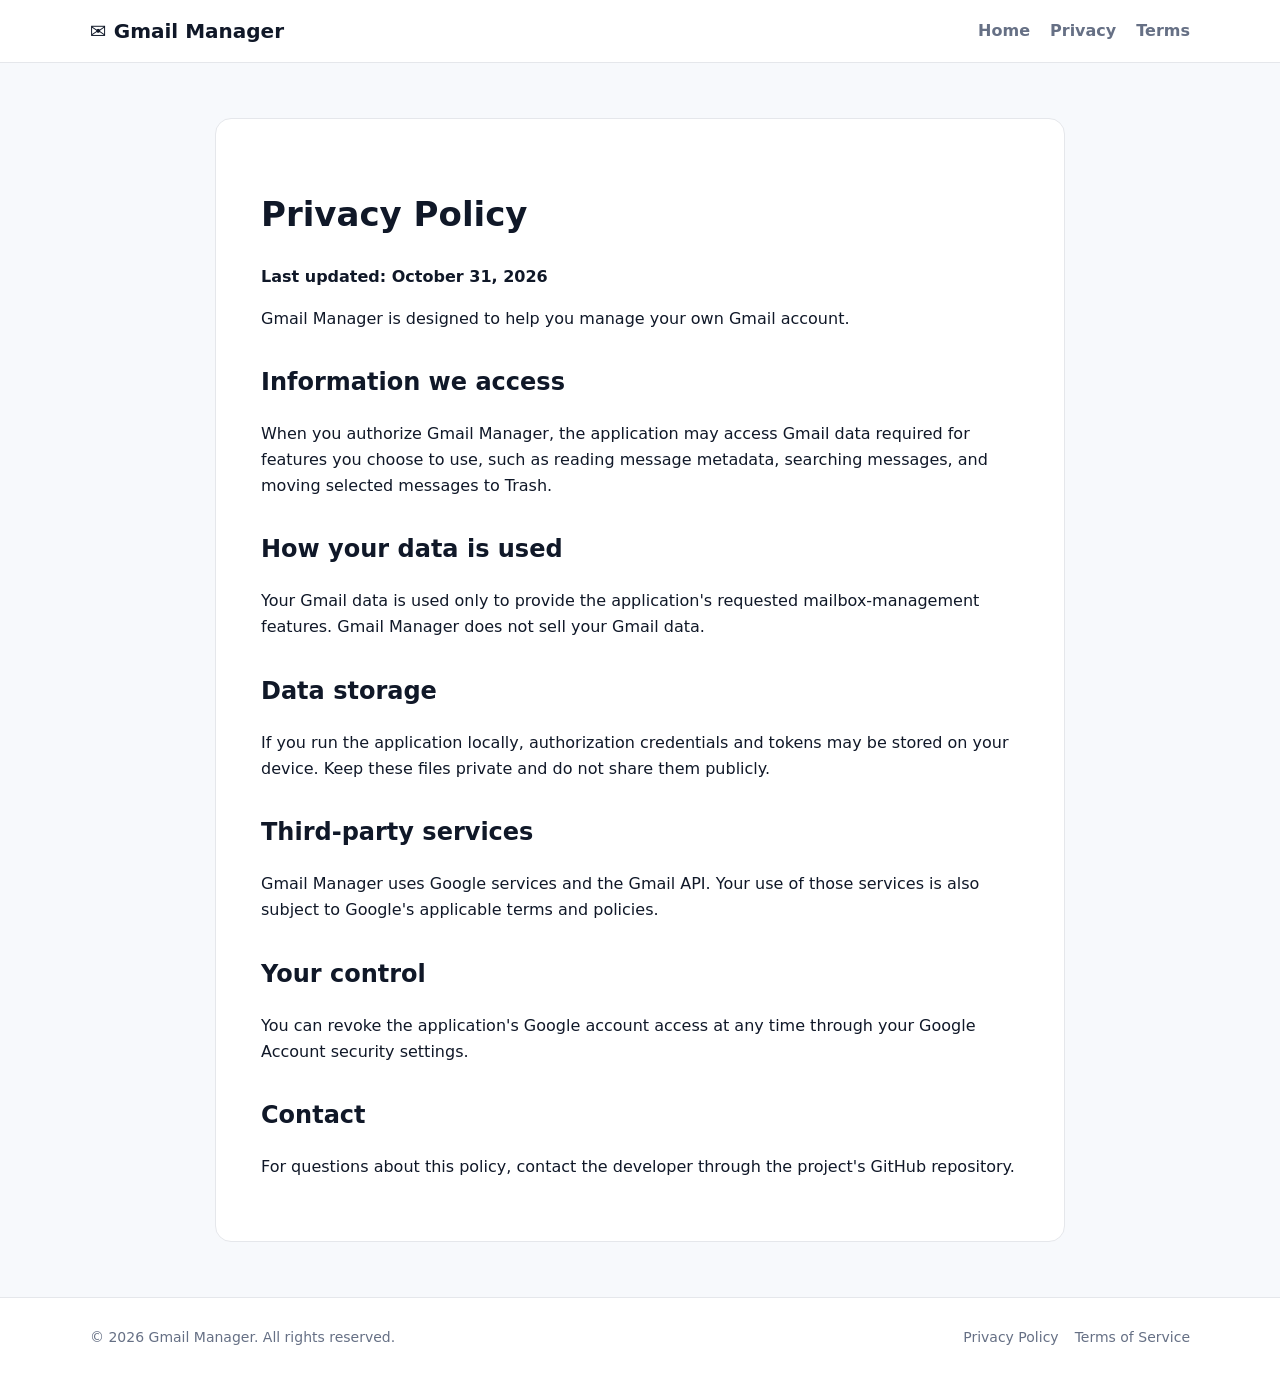
==== privacy.html @ 33979002 "added site file" ====
<!doctype html><html lang="en"><head><meta charset="utf-8"><meta name="viewport" content="width=device-width,initial-scale=1"><title>Privacy Policy | Gmail Manager</title><link rel="stylesheet" href="style.css"></head><body><nav class="nav"><div class="container navin">
<a class="brand" href="index.html">✉ Gmail Manager</a>
<div class="links"><a href="index.html">Home</a><a href="privacy.html">Privacy</a><a href="terms.html">Terms</a></div>
</div></nav><main class="container page">
<h1>Privacy Policy</h1><p><strong>Last updated: October 31, 2026</strong></p>
<p>Gmail Manager is designed to help you manage your own Gmail account.</p>
<h2>Information we access</h2><p>When you authorize Gmail Manager, the application may access Gmail data required for features you choose to use, such as reading message metadata, searching messages, and moving selected messages to Trash.</p>
<h2>How your data is used</h2><p>Your Gmail data is used only to provide the application's requested mailbox-management features. Gmail Manager does not sell your Gmail data.</p>
<h2>Data storage</h2><p>If you run the application locally, authorization credentials and tokens may be stored on your device. Keep these files private and do not share them publicly.</p>
<h2>Third-party services</h2><p>Gmail Manager uses Google services and the Gmail API. Your use of those services is also subject to Google's applicable terms and policies.</p>
<h2>Your control</h2><p>You can revoke the application's Google account access at any time through your Google Account security settings.</p>
<h2>Contact</h2><p>For questions about this policy, contact the developer through the project's GitHub repository.</p>
</main><footer class="footer"><div class="container footerin"><span>© 2026 Gmail Manager. All rights reserved.</span><span><a href="privacy.html">Privacy Policy</a><a href="terms.html">Terms of Service</a></span></div></footer></body></html>
---- style.css ----
:root{--blue:#2563eb;--dark:#101828;--muted:#667085;--bg:#f7f9fc;--card:#fff;--border:#e5e7eb}
*{box-sizing:border-box} body{margin:0;font-family:Inter,system-ui,-apple-system,Segoe UI,Roboto,Arial,sans-serif;color:var(--dark);background:var(--bg);line-height:1.6}
.container{width:min(1100px,92%);margin:auto}.nav{background:#fff;border-bottom:1px solid var(--border);position:sticky;top:0;z-index:2}.navin{display:flex;align-items:center;justify-content:space-between;padding:15px 0}.brand{font-weight:800;font-size:20px;text-decoration:none;color:var(--dark)}.links a{margin-left:20px;text-decoration:none;color:var(--muted);font-weight:600}.btn{display:inline-block;background:var(--blue);color:#fff;padding:12px 20px;border-radius:10px;text-decoration:none;font-weight:700;box-shadow:0 6px 18px #2563eb33}.hero{padding:90px 0 70px;text-align:center;background:linear-gradient(135deg,#eff6ff,#fff)}.hero h1{font-size:clamp(36px,6vw,64px);line-height:1.05;margin:0 0 20px}.hero p{max-width:680px;margin:0 auto 30px;color:var(--muted);font-size:18px}.badge{display:inline-block;background:#eaf2ff;color:#1d4ed8;padding:7px 12px;border-radius:99px;font-weight:700;margin-bottom:18px}.features{padding:65px 0}.features h2,.page h1{text-align:center;font-size:34px}.grid{display:grid;grid-template-columns:repeat(3,1fr);gap:20px}.card{background:var(--card);border:1px solid var(--border);border-radius:16px;padding:24px;box-shadow:0 8px 30px #1018280a}.card h3{margin-top:0}.card p{color:var(--muted)}.cta{padding:65px 0;text-align:center}.ctaBox{background:#101828;color:#fff;padding:45px;border-radius:20px}.ctaBox p{color:#d0d5dd}.footer{padding:28px 0;background:#fff;border-top:1px solid var(--border);color:var(--muted);font-size:14px}.footerin{display:flex;justify-content:space-between;gap:20px}.footer a{color:var(--muted);margin-left:16px;text-decoration:none}.page{max-width:850px;margin:55px auto;background:#fff;border:1px solid var(--border);border-radius:16px;padding:45px}.page h1{text-align:left}.page h2{margin-top:32px}@media(max-width:700px){.links{display:none}.grid{grid-template-columns:1fr}.footerin{display:block}.footer a{margin:0 12px 0 0}.page{margin:25px auto;padding:25px}}
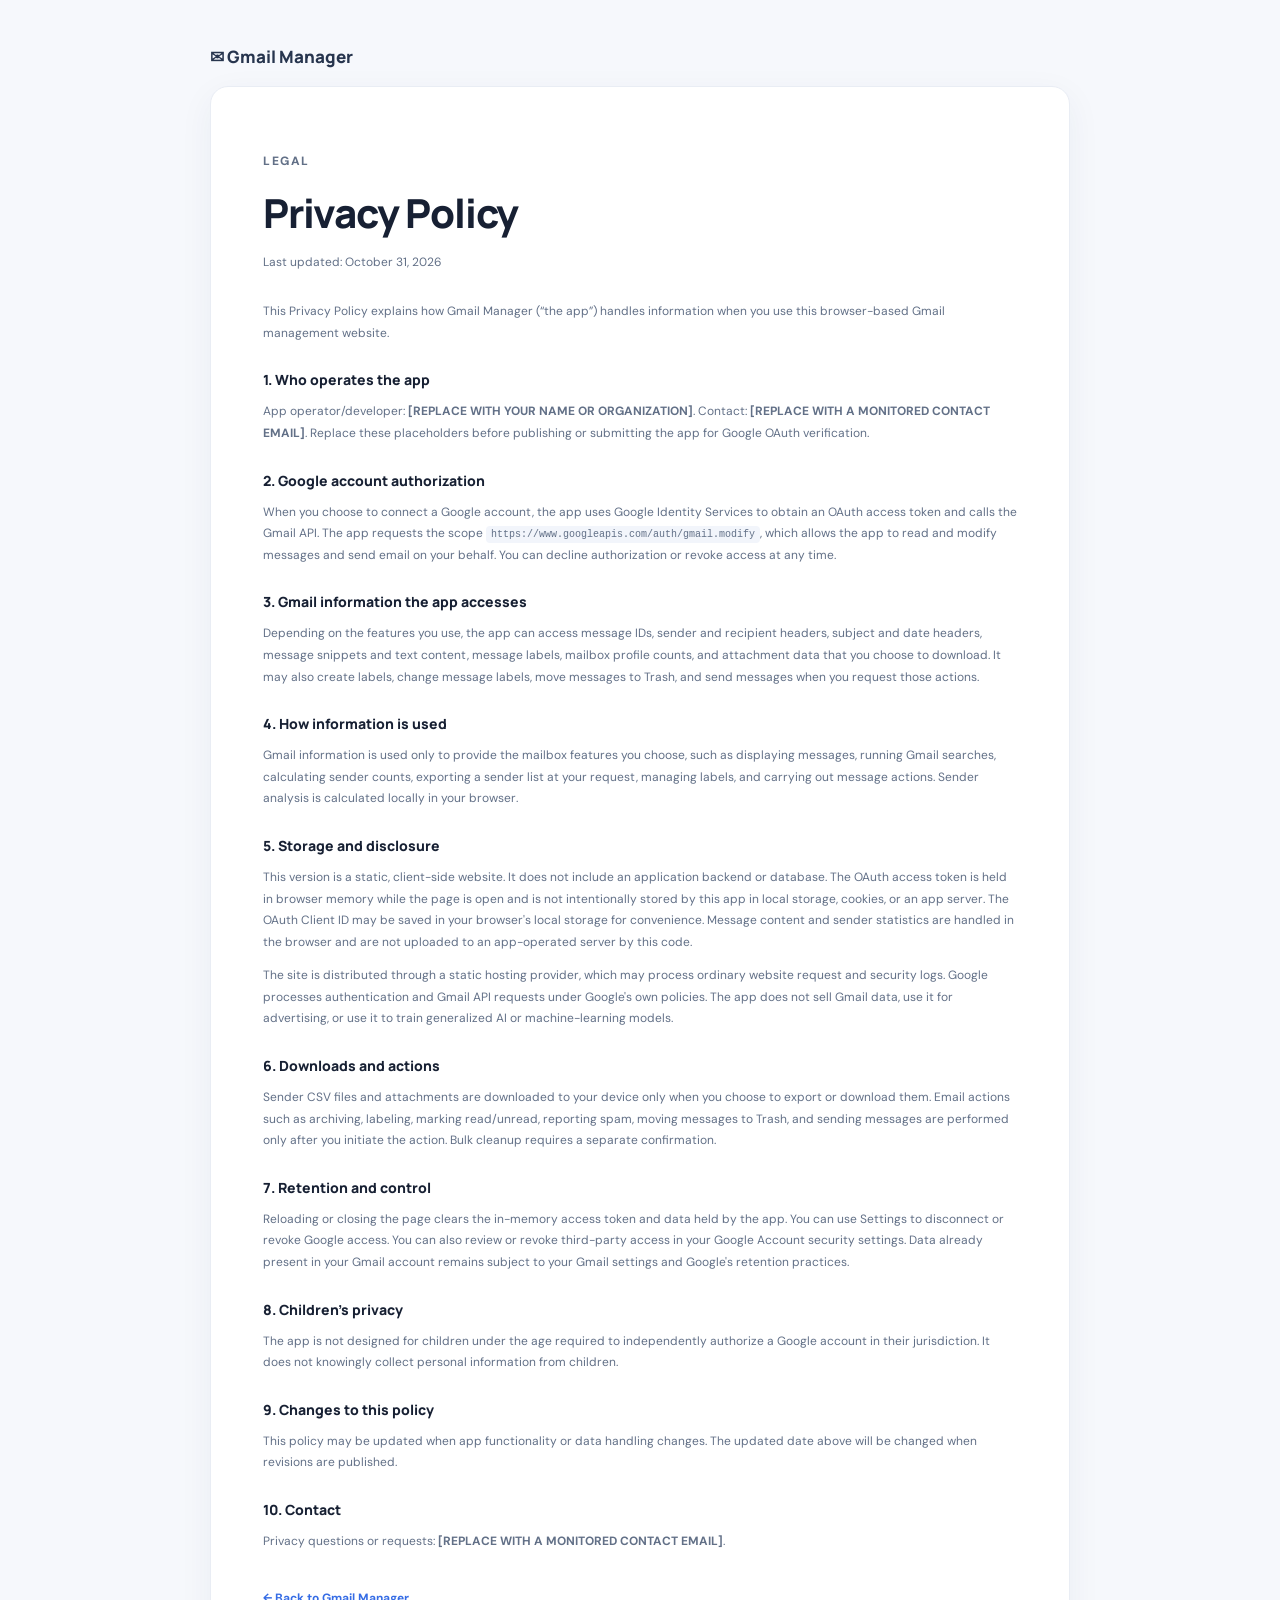
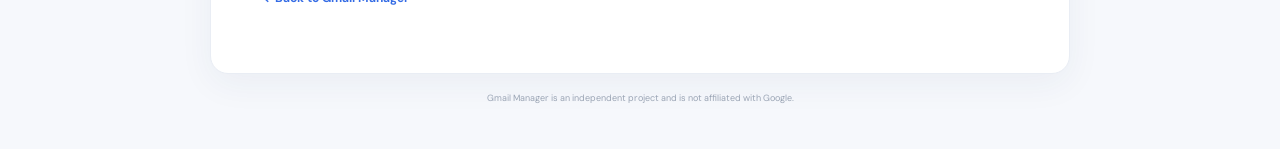
==== commit 3f5d4c78: "integrated on site feature" ====
--- a/privacy.html
+++ b/privacy.html
@@ -1,13 +1,35 @@
-<!doctype html><html lang="en"><head><meta charset="utf-8"><meta name="viewport" content="width=device-width,initial-scale=1"><title>Privacy Policy | Gmail Manager</title><link rel="stylesheet" href="style.css"></head><body><nav class="nav"><div class="container navin">
-<a class="brand" href="index.html">✉ Gmail Manager</a>
-<div class="links"><a href="index.html">Home</a><a href="privacy.html">Privacy</a><a href="terms.html">Terms</a></div>
-</div></nav><main class="container page">
-<h1>Privacy Policy</h1><p><strong>Last updated: October 31, 2026</strong></p>
-<p>Gmail Manager is designed to help you manage your own Gmail account.</p>
-<h2>Information we access</h2><p>When you authorize Gmail Manager, the application may access Gmail data required for features you choose to use, such as reading message metadata, searching messages, and moving selected messages to Trash.</p>
-<h2>How your data is used</h2><p>Your Gmail data is used only to provide the application's requested mailbox-management features. Gmail Manager does not sell your Gmail data.</p>
-<h2>Data storage</h2><p>If you run the application locally, authorization credentials and tokens may be stored on your device. Keep these files private and do not share them publicly.</p>
-<h2>Third-party services</h2><p>Gmail Manager uses Google services and the Gmail API. Your use of those services is also subject to Google's applicable terms and policies.</p>
-<h2>Your control</h2><p>You can revoke the application's Google account access at any time through your Google Account security settings.</p>
-<h2>Contact</h2><p>For questions about this policy, contact the developer through the project's GitHub repository.</p>
-</main><footer class="footer"><div class="container footerin"><span>© 2026 Gmail Manager. All rights reserved.</span><span><a href="privacy.html">Privacy Policy</a><a href="terms.html">Terms of Service</a></span></div></footer></body></html>+<!doctype html>
+<html lang="en">
+<head><meta charset="utf-8"><meta name="viewport" content="width=device-width,initial-scale=1"><meta name="description" content="Privacy policy for Gmail Manager."><title>Privacy Policy · Gmail Manager</title><link rel="icon" href="favicon.svg"><link rel="stylesheet" href="styles.css"></head>
+<body>
+  <main class="policy-wrap">
+    <a class="policy-brand" href="index.html">✉ Gmail Manager</a>
+    <article class="policy-card">
+      <p class="policy-kicker">LEGAL</p><h1>Privacy Policy</h1><p class="policy-date">Last updated: October 31, 2026</p>
+      <p>This Privacy Policy explains how Gmail Manager (“the app”) handles information when you use this browser-based Gmail management website.</p>
+      <h2>1. Who operates the app</h2>
+      <p>App operator/developer: <strong>[REPLACE WITH YOUR NAME OR ORGANIZATION]</strong>. Contact: <strong>[REPLACE WITH A MONITORED CONTACT EMAIL]</strong>. Replace these placeholders before publishing or submitting the app for Google OAuth verification.</p>
+      <h2>2. Google account authorization</h2>
+      <p>When you choose to connect a Google account, the app uses Google Identity Services to obtain an OAuth access token and calls the Gmail API. The app requests the scope <code>https://www.googleapis.com/auth/gmail.modify</code>, which allows the app to read and modify messages and send email on your behalf. You can decline authorization or revoke access at any time.</p>
+      <h2>3. Gmail information the app accesses</h2>
+      <p>Depending on the features you use, the app can access message IDs, sender and recipient headers, subject and date headers, message snippets and text content, message labels, mailbox profile counts, and attachment data that you choose to download. It may also create labels, change message labels, move messages to Trash, and send messages when you request those actions.</p>
+      <h2>4. How information is used</h2>
+      <p>Gmail information is used only to provide the mailbox features you choose, such as displaying messages, running Gmail searches, calculating sender counts, exporting a sender list at your request, managing labels, and carrying out message actions. Sender analysis is calculated locally in your browser.</p>
+      <h2>5. Storage and disclosure</h2>
+      <p>This version is a static, client-side website. It does not include an application backend or database. The OAuth access token is held in browser memory while the page is open and is not intentionally stored by this app in local storage, cookies, or an app server. The OAuth Client ID may be saved in your browser's local storage for convenience. Message content and sender statistics are handled in the browser and are not uploaded to an app-operated server by this code.</p>
+      <p>The site is distributed through a static hosting provider, which may process ordinary website request and security logs. Google processes authentication and Gmail API requests under Google's own policies. The app does not sell Gmail data, use it for advertising, or use it to train generalized AI or machine-learning models.</p>
+      <h2>6. Downloads and actions</h2>
+      <p>Sender CSV files and attachments are downloaded to your device only when you choose to export or download them. Email actions such as archiving, labeling, marking read/unread, reporting spam, moving messages to Trash, and sending messages are performed only after you initiate the action. Bulk cleanup requires a separate confirmation.</p>
+      <h2>7. Retention and control</h2>
+      <p>Reloading or closing the page clears the in-memory access token and data held by the app. You can use Settings to disconnect or revoke Google access. You can also review or revoke third-party access in your Google Account security settings. Data already present in your Gmail account remains subject to your Gmail settings and Google's retention practices.</p>
+      <h2>8. Children's privacy</h2>
+      <p>The app is not designed for children under the age required to independently authorize a Google account in their jurisdiction. It does not knowingly collect personal information from children.</p>
+      <h2>9. Changes to this policy</h2>
+      <p>This policy may be updated when app functionality or data handling changes. The updated date above will be changed when revisions are published.</p>
+      <h2>10. Contact</h2>
+      <p>Privacy questions or requests: <strong>[REPLACE WITH A MONITORED CONTACT EMAIL]</strong>.</p>
+      <p class="policy-back"><a href="index.html">← Back to Gmail Manager</a></p>
+    </article>
+    <p class="policy-footer">Gmail Manager is an independent project and is not affiliated with Google.</p>
+  </main>
+</body></html>
--- a/styles.css
+++ b/styles.css
@@ -0,0 +1,10 @@
+@import url('https://fonts.googleapis.com/css2?family=DM+Sans:wght@400;500;600;700&family=Manrope:wght@400;500;600;700;800&display=swap');
+:root{--bg:#f6f8fc;--surface:#fff;--surface-2:#fbfcff;--ink:#172033;--muted:#798398;--line:#e9edf4;--blue:#356ce5;--blue-dark:#2456c9;--blue-soft:#edf3ff;--red:#dc5353;--green:#26966a;--shadow:0 10px 35px rgba(36,57,95,.055);--radius:17px}
+*{box-sizing:border-box}html,body{margin:0;min-height:100%;font-family:'DM Sans',system-ui,-apple-system,Segoe UI,sans-serif;color:var(--ink);background:var(--bg)}button,input,select,textarea{font:inherit}button{cursor:pointer}button:disabled{opacity:.45;cursor:not-allowed}a{color:inherit}.app-shell{min-height:100vh}.sidebar{position:fixed;inset:0 auto 0 0;width:260px;background:#fff;border-right:1px solid var(--line);padding:25px 17px 17px;display:flex;flex-direction:column;z-index:5}.brand{display:flex;align-items:center;gap:10px;text-decoration:none;color:#202b42;font:800 19px Manrope,sans-serif;padding:0 8px 24px;letter-spacing:-.7px}.brand-mark{width:39px;height:39px;display:grid;place-items:center}.brand-mark svg{width:39px;height:39px}.brand-light{font-weight:500;color:#6f7b91;margin-left:4px}.account-card{display:flex;align-items:center;gap:10px;padding:11px 10px;background:#f8faff;border:1px solid #edf1f8;border-radius:13px;margin-bottom:19px;min-width:0}.avatar{width:37px;height:37px;border-radius:50%;background:#e5edff;color:#315fca;display:grid;place-items:center;font-weight:700;flex:none}.account-copy{display:flex;flex-direction:column;min-width:0;flex:1}.account-copy strong{font-size:12px;overflow:hidden;text-overflow:ellipsis;white-space:nowrap}.account-copy small{font-size:10px;color:var(--muted);overflow:hidden;text-overflow:ellipsis;white-space:nowrap;margin-top:3px}.connection-dot{width:8px;height:8px;background:#c8cfdb;border-radius:50%;flex:none}.connection-dot.connected{background:#27b47c;box-shadow:0 0 0 4px #27b47c1b}.compose-button{border:0;border-radius:11px;background:var(--blue);color:#fff;font-weight:700;padding:13px 16px;text-align:left;box-shadow:0 7px 16px #356ce52a;margin-bottom:25px}.compose-button span{font-size:20px;margin-right:10px;vertical-align:-1px}.nav-label{font-size:9px;font-weight:800;letter-spacing:1.35px;color:#a0a9b9;padding:0 11px;margin-bottom:9px}.side-nav{display:flex;flex-direction:column;gap:3px}.nav-item{border:0;background:transparent;color:#657087;text-align:left;border-radius:9px;padding:10px 11px;font-size:12px;font-weight:600;display:flex;align-items:center;gap:11px}.nav-item:hover,.side-link:hover{background:#f6f8fc}.nav-item.active{background:var(--blue-soft);color:#2859c6}.nav-icon{width:16px;text-align:center;font-size:15px;color:#929caf}.nav-item.active .nav-icon{color:var(--blue)}.nav-count{margin-left:auto;font-size:10px;color:#7c8ba9}.labels-heading{display:flex;justify-content:space-between;align-items:center;margin-top:26px}.labels-heading button{border:0;background:transparent;color:#8490a6;font-size:17px;padding:0 6px}.label-nav{max-height:25vh;overflow:auto}.label-nav .nav-item{font-size:11px;padding:8px 11px}.label-color{width:8px;height:8px;border-radius:3px;background:#91a9d7}.muted-mini{font-size:10px;color:#a4adbd;padding:8px 10px}.sidebar-bottom{margin-top:auto;padding-top:18px;border-top:1px solid var(--line);display:flex;flex-direction:column;gap:3px}.side-link{display:flex;align-items:center;gap:11px;text-decoration:none;color:#758096;padding:9px 11px;border:0;background:transparent;border-radius:9px;font-size:11px;font-weight:600;text-align:left}.side-link span{width:16px;text-align:center;font-size:14px}.main-area{margin-left:260px;min-height:100vh;padding:0 33px 18px;max-width:1800px}.topbar{height:86px;display:flex;align-items:center;justify-content:space-between;border-bottom:1px solid #e8ecf3;margin-bottom:25px}.breadcrumb{display:flex;flex-direction:column;gap:3px}.breadcrumb>span:first-child{font:800 19px Manrope,sans-serif;letter-spacing:-.5px}.breadcrumb-sub{font-size:10px;color:#9aa3b2}.top-actions{display:flex;align-items:center;gap:10px}.icon-button,.profile-button,.outline-button{border:1px solid var(--line);background:#fff;color:#59667d;border-radius:9px;padding:9px 12px;font-size:11px;font-weight:700}.icon-button{width:36px;height:36px;padding:0;font-size:18px}.primary-button{border:0;background:var(--blue);color:#fff;border-radius:9px;padding:11px 16px;font-size:11px;font-weight:700;box-shadow:0 5px 13px #356ce51f}.primary-button:hover,.compose-button:hover{background:var(--blue-dark)}.outline-button:hover,.icon-button:hover{border-color:#b9c9e7;color:var(--blue)}.mobile-brand{display:none}.connect-panel{max-width:1050px;margin:55px auto 0;background:#fff;border:1px solid var(--line);border-radius:24px;box-shadow:var(--shadow);padding:54px 6%;display:grid;grid-template-columns:35% 1fr;gap:5%;align-items:center}.connect-illustration{width:220px;height:220px;border-radius:48px;background:linear-gradient(140deg,#e7efff,#f8faff 67%,#eef8f4);display:grid;place-items:center;position:relative;margin:auto;box-shadow:inset 0 0 0 1px #dce6f8}.mail-orbit{width:112px;height:112px;background:#fff;border-radius:32px;display:grid;place-items:center;color:#e45555;font-size:62px;box-shadow:0 18px 35px #617cab25;transform:rotate(-7deg)}.orbit-dot{position:absolute;width:16px;height:16px;border-radius:50%;background:#4285f4;box-shadow:0 5px 10px #4285f444}.dot-one{top:26px;right:28px;background:#34a853}.dot-two{bottom:28px;left:26px;background:#fbbc05}.dot-three{bottom:45px;right:20px;background:#ea4335;width:11px;height:11px}.eyebrow{font-size:9px;font-weight:800;letter-spacing:1.5px;color:#6784c2}.connect-copy h1{font:800 clamp(30px,4vw,42px)/1.12 Manrope,sans-serif;letter-spacing:-1.7px;margin:12px 0}.connect-copy>p{font-size:13px;color:#778298;line-height:1.75;max-width:540px;margin:0 0 25px}.field-label{display:block;color:#626f85;font-size:10px;font-weight:700;margin:13px 0 7px}.text-input{width:100%;border:1px solid #e2e8f1;border-radius:9px;background:#fff;padding:12px 13px;color:#27344b;outline:0;font-size:11px}.text-input:focus,.search-form input:focus,.compose-modal input:focus,.compose-modal textarea:focus{border-color:#91ace8;box-shadow:0 0 0 3px #356ce511}.connect-actions{display:flex;align-items:center;gap:18px;margin-top:14px}.connect-actions .primary-button{padding:13px 17px}.connect-actions .primary-button span{font-size:16px;margin-left:12px}.connect-actions a{font-size:10px;color:#6f7d96;text-decoration:none}.privacy-note{font-size:9px;color:#8a94a6;margin-top:22px;line-height:1.6}.privacy-note span{margin-right:5px}.connect-error{color:#bc4545;font-size:11px;margin-top:10px;min-height:16px}.workspace{padding-bottom:10px}.stats-grid{display:grid;grid-template-columns:repeat(4,1fr);gap:14px;margin-bottom:18px}.stat-card{background:#fff;border:1px solid var(--line);border-radius:14px;padding:17px 18px;box-shadow:0 5px 17px #24395f07}.stat-top{display:flex;justify-content:space-between;align-items:center;color:#818b9e;font-size:10px;font-weight:600}.stat-card>strong{display:block;font:800 24px Manrope,sans-serif;letter-spacing:-.8px;margin:9px 0 2px}.stat-card small{font-size:9px;color:#a2aaba}.stat-icon{width:28px;height:28px;border-radius:9px;display:grid;place-items:center;font-size:13px}.stat-icon.blue{color:#3c70dd;background:#edf3ff}.stat-icon.violet{color:#8861c8;background:#f3edff}.stat-icon.green{color:#24996b;background:#eaf8f2}.stat-icon.amber{color:#c38d21;background:#fff7e4}.toolbar-card{background:#fff;border:1px solid var(--line);border-radius:14px;padding:14px 16px;margin-bottom:18px}.search-form{height:40px;border:1px solid #edf0f5;background:#fbfcfe;border-radius:9px;display:flex;align-items:center;padding-left:12px;gap:9px}.search-symbol{font-size:23px;color:#93a0b5;line-height:1}.search-form input{border:0;outline:0;background:transparent;flex:1;min-width:60px;font-size:11px;color:#334159}.search-form select{border:0;background:transparent;color:#7b879a;font-size:10px;outline:0}.search-button{height:32px;padding:0 15px;margin-right:4px}.quick-filters{display:flex;align-items:center;gap:7px;flex-wrap:wrap;margin-top:12px}.quick-filters span{font-size:9px;color:#9aa4b4;margin-right:3px}.quick-filters button{border:1px solid #edf0f5;background:#fff;color:#6e7a8f;border-radius:20px;padding:5px 10px;font-size:9px}.quick-filters button:hover{border-color:#c9d7f4;color:#356ce5;background:#f8faff}.content-grid{display:grid;grid-template-columns:minmax(0,1fr) 310px;gap:18px;align-items:start}.mail-card,.sender-card{background:#fff;border:1px solid var(--line);border-radius:14px;box-shadow:0 5px 17px #24395f07;overflow:hidden}.mail-card-head{display:flex;align-items:center;justify-content:space-between;padding:18px 19px 15px}.mail-card-head h2,.sender-card h2{font:800 15px Manrope,sans-serif;letter-spacing:-.4px;margin:0 0 4px}.mail-card-head p,.sender-card-head p{font-size:9px;color:#9aa3b2;margin:0}.head-actions{display:flex;align-items:center;gap:8px}.text-button{background:transparent;border:0;color:#4772cb;font-size:10px;font-weight:700;padding:8px}.more-button{width:30px;height:30px;border:1px solid #eef1f6;background:#fff;color:#758198;border-radius:8px;font-size:17px}.bulk-toolbar{padding:9px 16px;border-top:1px solid #f0f2f6;border-bottom:1px solid #f0f2f6;display:flex;align-items:center;gap:5px;min-height:44px}.bulk-toolbar button{border:0;background:transparent;color:#758198;border-radius:6px;width:28px;height:27px;font-size:13px}.bulk-toolbar button:hover{background:#eff4ff;color:#356ce5}.bulk-toolbar .danger-icon{color:#c45454}.bulk-toolbar .select-all{display:flex;align-items:center;gap:7px;font-size:9px;color:#7b8799;margin-right:6px;white-space:nowrap}.bulk-toolbar input{accent-color:var(--blue)}.bulk-toolbar select{max-width:120px;min-width:0;border:1px solid #e8edf4;border-radius:6px;padding:5px;color:#768197;font-size:9px;margin-left:auto}.bulk-toolbar #applyLabelButton{border:1px solid #e8edf4;width:auto;padding:0 8px;font-size:9px}.mail-list{min-height:250px}.mail-row{display:grid;grid-template-columns:24px 1fr 90px;gap:10px;align-items:center;padding:12px 17px;border-bottom:1px solid #f0f2f6;cursor:pointer;transition:background .12s}.mail-row:hover{background:#f9fbff}.mail-row.unread{background:#f7f9ff}.mail-row.unread .row-sender,.mail-row.unread .row-subject{font-weight:800;color:#26334a}.row-check{display:grid;place-items:center}.row-check input{accent-color:var(--blue);margin:0}.row-main{min-width:0}.row-top{display:flex;align-items:center;gap:9px;min-width:0}.row-sender{font-size:10px;font-weight:600;color:#536078;white-space:nowrap;overflow:hidden;text-overflow:ellipsis;max-width:38%}.row-subject{font-size:10px;font-weight:600;color:#38445b;white-space:nowrap;overflow:hidden;text-overflow:ellipsis}.row-snippet{font-size:9px;color:#9aa3b3;white-space:nowrap;overflow:hidden;text-overflow:ellipsis;margin-top:4px}.row-date{text-align:right;color:#929daf;font-size:9px;white-space:nowrap}.row-star{color:#d7a83c;margin-right:5px}.empty-state{display:grid;place-items:center;text-align:center;padding:52px 20px;color:#8c97aa}.empty-state strong{font:700 12px Manrope;color:#55627a;margin-top:10px}.empty-state p{font-size:10px;margin:5px 0}.empty-icon{width:45px;height:45px;border-radius:15px;background:#eef3ff;color:#5780d4;display:grid;place-items:center;font-size:23px}.list-footer{padding:11px 16px;display:flex;align-items:center;justify-content:space-between;font-size:9px;color:#9aa3b2}.list-footer button{border:1px solid #e9edf4;border-radius:7px;background:#fff;color:#718099;width:30px;height:28px;margin-left:5px}.sender-card{padding:17px 16px}.sender-card-head{display:flex;justify-content:space-between;align-items:center}.sender-symbol{width:29px;height:29px;border-radius:9px;background:#edf3ff;color:#4b75ca;display:grid;place-items:center}.sender-scan-controls{display:flex;align-items:center;gap:6px;background:#fafbfe;border:1px solid #eef1f6;padding:8px;border-radius:8px;margin-top:14px}.sender-scan-controls label{font-size:9px;color:#8b95a7;flex:1}.sender-scan-controls select{border:0;background:transparent;font-size:9px;color:#63718a;outline:0}.sender-scan-controls button{border:0;background:#eaf1ff;color:#356ce5;border-radius:6px;padding:6px 10px;font-size:9px;font-weight:700}.scan-progress{padding:10px 2px 0}.progress-track{height:4px;background:#edf1f7;border-radius:9px;overflow:hidden}.progress-track span{display:block;height:100%;width:0;background:#4b77df;transition:width .2s}.scan-progress small{display:block;color:#929db0;font-size:9px;margin-top:5px}.sender-list{margin:10px 0;min-height:100px}.sender-placeholder{font-size:10px;line-height:1.6;color:#9aa4b4;padding:18px 8px;text-align:center}.sender-row{display:flex;align-items:center;gap:9px;padding:9px 2px;border-bottom:1px solid #f1f3f7;cursor:pointer}.sender-row:hover .sender-address{color:#356ce5}.sender-avatar{width:28px;height:28px;border-radius:9px;background:#eef3ff;color:#5379c8;display:grid;place-items:center;font-size:10px;font-weight:700;flex:none}.sender-details{min-width:0;flex:1}.sender-name{font-size:9px;font-weight:700;color:#536078;white-space:nowrap;overflow:hidden;text-overflow:ellipsis}.sender-address{font-size:8px;color:#a0a9b8;white-space:nowrap;overflow:hidden;text-overflow:ellipsis;margin-top:2px}.sender-count{font-size:9px;color:#68758d;font-weight:700;background:#f4f6fa;border-radius:6px;padding:4px 6px}.export-button{width:100%;border:1px solid #e5ebf5;background:#fff;color:#62718a;border-radius:8px;padding:9px;font-size:9px;font-weight:700}.export-button:not(:disabled):hover{border-color:#c5d5f4;color:#356ce5}.sender-footnote{font-size:8px;color:#a0a9b8;line-height:1.5;margin:10px 2px 0}.app-footer{display:flex;justify-content:space-between;align-items:center;color:#a0a9b8;font-size:9px;padding:22px 3px 4px}.app-footer a{margin-left:17px;text-decoration:none;color:#8994a8}.modal-backdrop{position:fixed;inset:0;background:#18243c66;backdrop-filter:blur(3px);z-index:20;display:grid;place-items:center;padding:20px}.modal-backdrop[hidden]{display:none}.message-modal,.compose-modal,.settings-modal{background:#fff;border-radius:16px;box-shadow:0 25px 80px #16233d35;max-height:90vh;overflow:auto;width:min(850px,100%)}.modal-header{position:sticky;top:0;background:#fff;border-bottom:1px solid var(--line);padding:12px 17px;display:flex;justify-content:space-between;align-items:center;z-index:1}.modal-actions{display:flex;gap:7px}.modal-actions button{width:31px;height:30px;border:1px solid #edf0f5;background:#fff;color:#778298;border-radius:8px}.message-content{padding:26px 45px 35px}.message-content h2{font:800 21px Manrope,sans-serif;letter-spacing:-.6px;margin:12px 0 19px}.message-labels{display:flex;gap:5px;flex-wrap:wrap}.label-pill{font-size:8px;padding:4px 7px;border-radius:5px;background:#f0f4fc;color:#6880ae}.message-meta{display:flex;align-items:center;gap:10px;padding-bottom:17px;border-bottom:1px solid #edf0f5}.small-avatar{width:34px;height:34px;font-size:12px}.message-meta>div:nth-child(2){display:flex;flex-direction:column;gap:3px;min-width:0}.message-meta strong{font-size:10px}.message-meta small{font-size:9px;color:#909bae}.message-meta time{font-size:9px;color:#9ba5b5;margin-left:auto}.message-body{padding:24px 0 10px;color:#46536b;font-size:12px;line-height:1.8;white-space:pre-wrap;overflow-wrap:anywhere;min-height:120px}.attachment-area{display:flex;gap:8px;flex-wrap:wrap;margin-top:18px}.attachment-chip{border:1px solid #e9edf4;border-radius:8px;background:#fafbfe;padding:8px 10px;color:#61708a;font-size:9px}.compose-modal{width:min(620px,100%)}.compose-header{display:flex;justify-content:space-between;align-items:center;padding:15px 18px;background:#f7f9fc;border-bottom:1px solid var(--line);font-size:12px}.compose-header button{border:0;background:transparent;color:#7b879b;font-size:20px}.compose-modal form{display:flex;flex-direction:column;padding:7px 18px 16px}.compose-modal input,.compose-modal textarea{border:0;border-bottom:1px solid #edf0f5;padding:12px 3px;font-size:11px;outline:0;resize:vertical;color:#34415a}.compose-modal input:focus,.compose-modal textarea:focus{box-shadow:none;border-color:#9db3e4}.compose-footer{display:flex;align-items:center;gap:12px;padding-top:14px}.compose-footer span{font-size:9px;color:#8c97a9}.settings-modal{width:min(520px,100%)}.settings-content{padding:20px}.settings-content h3{font:800 13px Manrope;margin:5px 0}.settings-content p{font-size:10px;color:#7f8a9d;line-height:1.7;margin:6px 0 16px}.settings-content .primary-button{margin-top:10px}.settings-divider{height:1px;background:#edf0f5;margin:22px 0}.toast{position:fixed;bottom:22px;left:50%;transform:translate(-50%,20px);opacity:0;pointer-events:none;background:#18243b;color:#fff;padding:11px 16px;border-radius:9px;box-shadow:0 10px 25px #18243b2a;font-size:10px;z-index:40;transition:.2s;max-width:90vw;text-align:center}.toast.show{opacity:1;transform:translate(-50%,0)}
+@media(max-width:1100px){.content-grid{grid-template-columns:minmax(0,1fr) 270px}.sidebar{width:225px}.main-area{margin-left:225px;padding:0 22px 18px}.connect-panel{grid-template-columns:29% 1fr;padding:42px 5%}.connect-illustration{width:170px;height:170px}.mail-orbit{width:90px;height:90px;font-size:50px}}
+@media(max-width:820px){.sidebar{width:70px;padding:18px 9px}.brand{padding:0 6px 22px}.brand>span:last-child,.account-copy,.connection-dot,.compose-button:not(:disabled){font-size:0}.brand-mark{width:43px}.account-card{justify-content:center;padding:8px 0}.account-card .avatar{width:34px;height:34px}.compose-button{padding:10px;text-align:center;font-size:0;height:40px}.compose-button span{font-size:22px;margin:0}.nav-label{font-size:0;padding:0;height:14px}.nav-item{justify-content:center;font-size:0;padding:11px 0}.nav-icon{font-size:17px}.nav-item .nav-count{display:none}.labels-heading button{font-size:0}.label-nav .nav-item{font-size:0}.label-nav .label-color{width:10px;height:10px}.side-link{justify-content:center;font-size:0;padding:11px 0}.side-link span{font-size:15px}.main-area{margin-left:70px}.connect-panel{grid-template-columns:1fr;padding:32px 7%;margin-top:20px}.connect-illustration{width:140px;height:140px;margin-bottom:24px}.mail-orbit{width:78px;height:78px;font-size:43px;border-radius:25px}.content-grid{grid-template-columns:1fr}.sender-card{order:2}.stats-grid{grid-template-columns:repeat(2,1fr)}}
+@media(max-width:560px){.main-area{padding:0 12px 15px}.topbar{height:69px;margin-bottom:15px}.breadcrumb{display:none}.mobile-brand{display:block;font:800 15px Manrope}.top-actions{gap:6px}.top-actions .outline-button{padding:8px;font-size:9px}.top-actions .profile-button{padding:8px;font-size:9px}.connect-panel{padding:26px 20px;border-radius:17px}.connect-copy h1{font-size:30px}.connect-actions{align-items:flex-start;flex-direction:column;gap:10px}.stats-grid{gap:8px}.stat-card{padding:13px}.stat-card>strong{font-size:20px}.toolbar-card{padding:10px}.search-form{gap:5px;padding-left:8px}.search-form input{font-size:9px}.search-form select{font-size:9px}.search-button{padding:0 10px}.quick-filters{gap:5px}.quick-filters button{font-size:8px;padding:5px 7px}.mail-card-head{padding:14px 12px}.mail-row{grid-template-columns:19px 1fr 49px;gap:6px;padding:11px 10px}.row-sender{max-width:42%;font-size:9px}.row-subject{font-size:9px}.row-date{font-size:8px}.bulk-toolbar{padding:7px 8px;gap:2px;overflow-x:auto}.bulk-toolbar button{flex:none;width:25px}.bulk-toolbar .select-all{font-size:8px}.bulk-toolbar select{min-width:85px}.sender-card{padding:14px}.app-footer{font-size:8px;gap:8px;align-items:flex-start;flex-direction:column}.message-content{padding:20px}.message-content h2{font-size:17px}.message-meta time{display:none}.modal-backdrop{padding:8px}.message-modal,.compose-modal,.settings-modal{max-height:95vh}.settings-content{padding:17px}}
+/* Static legal pages */
+.policy-wrap{max-width:900px;margin:45px auto;padding:0 20px}.policy-brand{display:inline-flex;align-items:center;gap:8px;text-decoration:none;font:800 17px Manrope,sans-serif;color:#27354e;margin:0 0 18px}.policy-card{background:#fff;border:1px solid var(--line);border-radius:18px;padding:clamp(24px,5vw,52px);box-shadow:var(--shadow)}.policy-kicker{font-size:9px;letter-spacing:1.5px;color:#6482c2;font-weight:800}.policy-card h1{font:800 clamp(29px,4vw,40px) Manrope,sans-serif;letter-spacing:-1.2px;margin:8px 0}.policy-date{font-size:10px;color:#9aa4b4;margin-bottom:28px}.policy-card h2{font:800 14px Manrope,sans-serif;margin:26px 0 7px}.policy-card p{font-size:12px;line-height:1.8;color:#627087}.policy-card code{font-size:10px;background:#f2f5fb;padding:3px 5px;border-radius:4px;overflow-wrap:anywhere}.policy-back{margin-top:35px}.policy-back a{color:#356ce5;text-decoration:none;font-weight:700}.policy-footer{text-align:center;font-size:9px;color:#9aa4b4;margin:18px 0}
+
+.danger-text{color:#c44f55!important}.danger-text:hover{color:#a93239!important}
